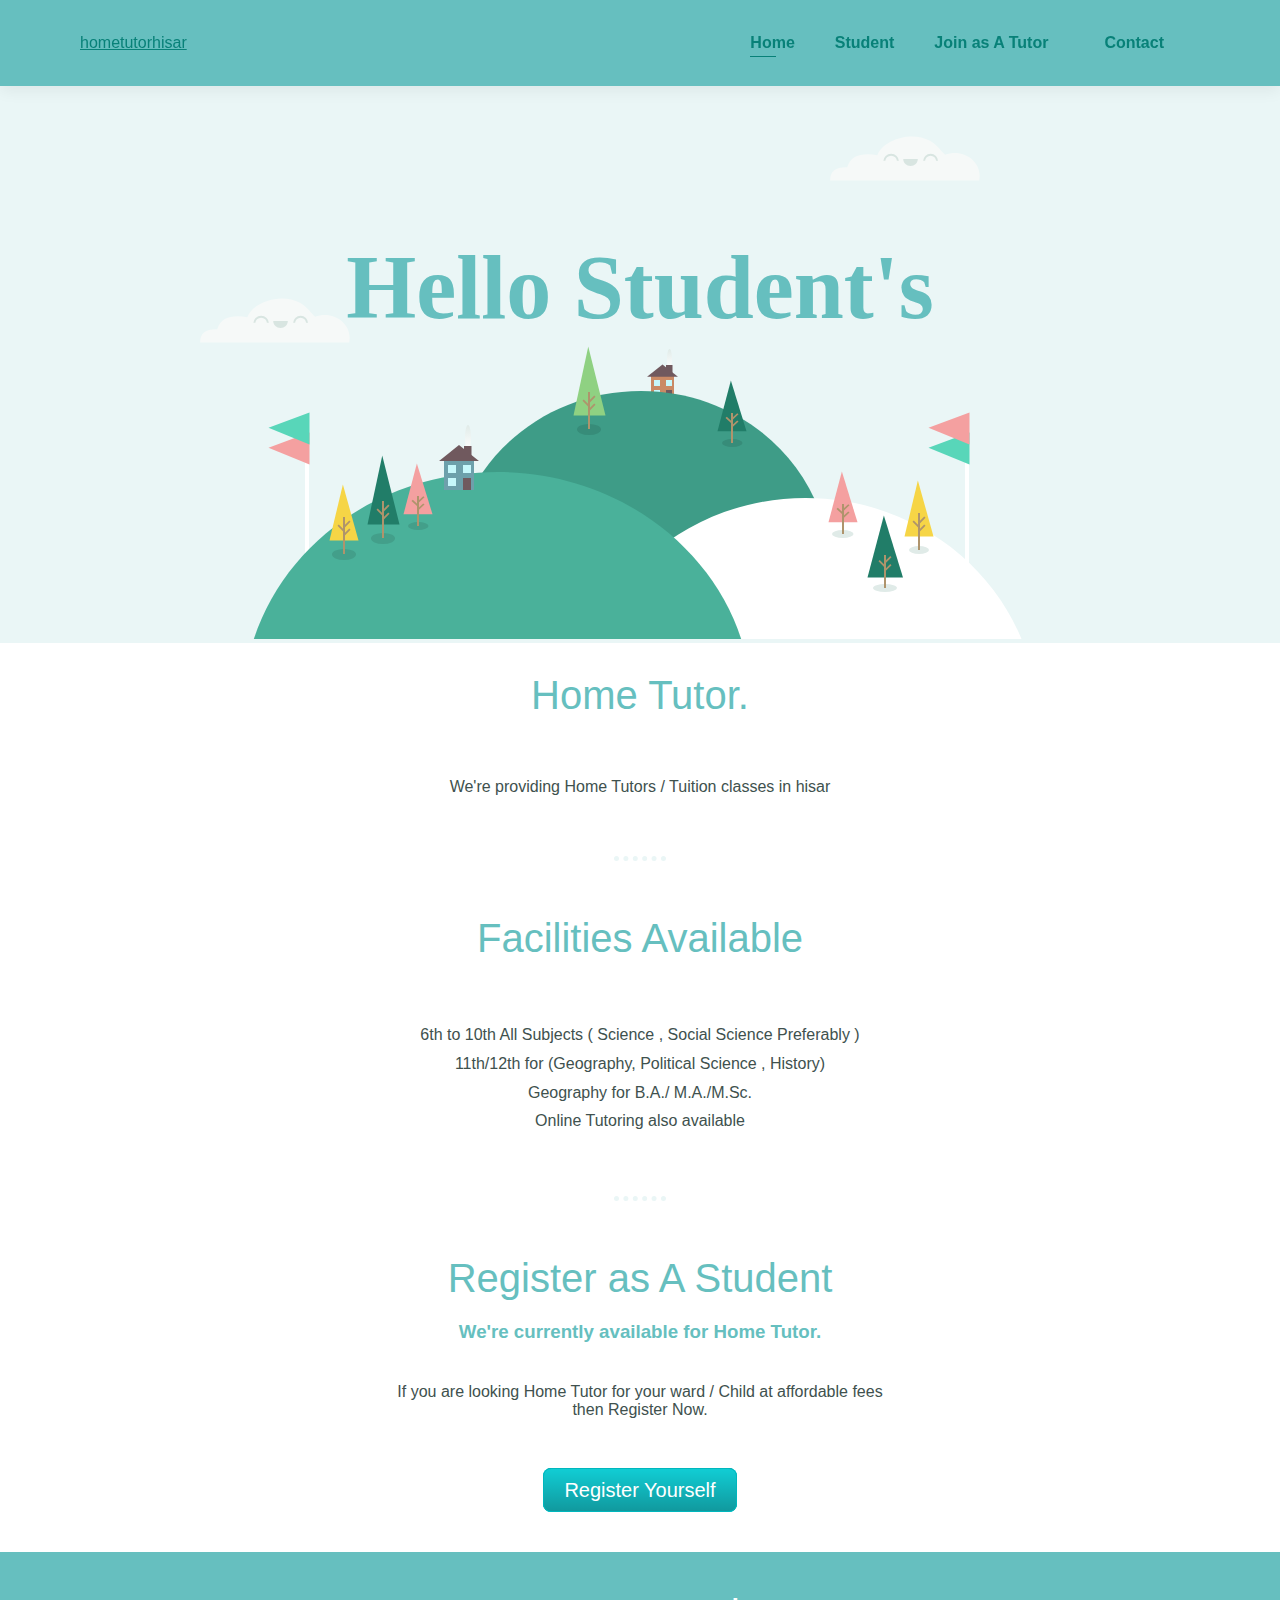
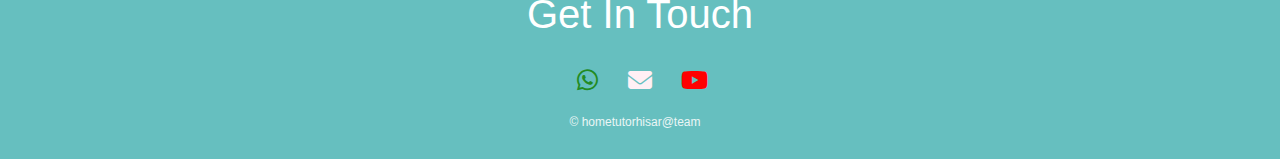
==== index.html @ 4fee6d70 "Add files via upload" ====
<!DOCTYPE html>
<html lang="en">
<head>
    <meta charset="UTF-8">
    <meta http-equiv="X-UA-Compatible" content="IE=edge">
    <meta name="viewport" content="width=device-width, initial-scale=1.0">
    <title>ecom2</title>
    <link rel="shortcut icon" href="favicon.ico">
    <link rel="stylesheet" href="css/style.css">
    <link rel="stylesheet" href="css/resposive.css">
    <link rel="stylesheet" href="https://cdnjs.cloudflare.com/ajax/libs/font-awesome/6.2.0/css/all.min.css">

</head>
<body>

    <section id="header">
        <a href="index.html">hometutorhisar</a>
        <div>
            <ul id="navbar">
                <li><a class="active" href="index.html">Home</a></li>
                <li><a href="index.html">Student</a></li>
                <li><a href="tutor.html">Join as A Tutor</a></li>
                <li class="dropdown"><a class="dropbtn" onclick="myFunction()">Contact</a>
                    <div class="dropdown-content" id="myDropdown">
                        <a href="tel:+919992120735"><i class="fa-solid fa-phone"> Call</i></a>
                        <a href="https://wa.me/+919729736242"><i class="fa-brands fa-whatsapp"> Whatsapp</i></a>
                        <a href="mailto:ugatease@gmail.com"><i class="fa-solid fa-envelope"> E-Mail</i></a>
                      </div>
                    </li>
                <a href="#" id="close" class="fas fa-outdent"></a>
            </ul>
        </div>
        <div id="mobile">
            <i id="bar" class="fas fa-outdent"></i>
        </div>
    </section>

    <section class="hero">
        <div class="top-container">
        <img class="top-cloud" src="image/cloud.svg" alt="cloud-image">
        <h1>Hello Student's</h1>
        <img class="bottom-cloud" src="image/cloud.svg" alt="cloud-image">
        <img class="land" src="image/land.svg" alt="mountain-image">
        </div>
      </section>

    <section class="content">
        <div class="middle-container">
            <div class="profile">
                <h2>Home Tutor.</h2>
                <div class="skill-row">
                    <p>We're providing Home Tutors / Tuition classes in hisar</p>
                </div>
            </div>
            <hr>
            <div class="skills">
                <h2>Facilities Available</h2>
                <div class="skill-row">
                    <ul style="line-height:180%; ">
                        <li>6th to 10th All Subjects ( Science , Social Science Preferably )</li>
                        <li>11th/12th for (Geography, Political Science , History)</li>
                        <li>Geography for B.A./ M.A./M.Sc.</li>
                        <li>Online Tutoring also available</li>
                    </ul>
                </div>
            </div>
            <hr>
            <div class="contact-me" id="getintouch">
                <h2>Register as A Student</h2>
                <h3 >We're currently available for Home Tutor.</h3>
                <p class="contact-message">If you are looking Home Tutor for your 
                    ward / Child at affordable fees then Register Now.</p>
                    <p class="btn-holder">
                    <a class="btn" href="mail.html">Register Yourself</a>
                </p>
            </div>
        </div>
    </section>
    <section class="bottom" id="contact">
        <div class="bottom-container">
            <h2 style="color:white; margin-bottom: 30px; margin-top: 0%;" >Get In Touch</h2>
            <a href="https://wa.me/+919729736242"><i class="fa-brands fa-whatsapp"></i></a>
            <a href="mailto:ugatease@gmail.com"><i class="fa-solid fa-envelope"></i></a>
            <a href="https://youtube.com/channel/UCAPXS7T6ob1_2xIwzGuWJgQ"><i class="fa-brands fa-youtube"></i></a>
            <p class="bottom-line">© hometutorhisar@team</p>
        </div>
    </section>
    
  
    <script src="js/index.js"></script>
</body>
</html>
---- css/style.css ----
*{
    margin: 0;
    padding: 0;
    box-sizing: border-box;
    font-family: 'Spartan',sans-serif;
}
body {
    width: 100%;
    color: #40514E;
    margin: 0;
    text-align: center;
    font-family: 'Merriweather', serif;
  }

  h1 {
    font-size: 5.625em;
    margin: 50px auto 0 auto;
    font-family: 'Sacramento', cursive;
    color: #66BFBF;
  }
  
  h2 {
    font-weight: normal;
    font-size: 2.5rem;
    font-family: 'Montserrat', sans-serif;
    color: #66BFBF;
  }
  
  h3 {
    font-family: 'Montserrat', sans-serif;
    color: #66BFBF;
    width: 100%;
    margin: auto;
  
  }

  hr {
    border-style: none;
    border-top-style: dotted;
    border-color: #EAF6F6;
    border-width: 5px;
    width: 4%;
    margin: 55px auto;
  }

/* header start */

#header{
    display: flex;
    align-items: center;
    justify-content: space-between;
    padding: 20px 80px;
    background-color: #66BFBF;
    box-shadow: 0 5px 15px rgba(0, 0, 0, 0.06);
    z-index: 999;
    position: sticky;
    top: 0;
    left: 0;

}
#header a{
    color: #088178;
}
#header a:hover{
    color: white;
}

#navbar{
    display: flex;
    position: relative;
    align-items: center;
    justify-content: center;
    
}
#navbar li{
    list-style: none;
    padding: 0 20px;
    position: relative;
}

#navbar li a{
    text-decoration: none;
    font-size: 16px;
    font-weight: 600;
    color: #088178;
    transition: 0.3s ease;
}
#navbar li a:hover{
    color: #fff;
}

#navbar li a:hover{
    color: #fff;
}
#navbar li a.active{
    color: #088178;
}

#mobile{
    display: none;
    align-items: center;
}
#close{
    display: none;
}
.dropdown-content{
    position: absolute;
    width: 150px;
    height: auto;
    margin-top: 20px;
    background-color:#66BFBF ;
    text-align: start;
    padding-bottom: 10px;
    z-index: 1;
    display: none;
}
.dropdown-content a i{
  font-size: smaller;
  margin: 3px 0;
}
.dropbtn {
  display: inline-block;
  color: white;
  text-align: center;
  padding: 14px 16px;
  text-decoration: none;
}
.dropdown-content {
  box-shadow: 0px 8px 16px 0px rgba(0,0,0,0.2);
  z-index: 1;
}

.dropdown-content a {
  float: none;
  color: black;
  padding: 12px 16px;
  text-decoration: none;
  display: block;
  text-align: left;
}

.show {
  display: block;
}

#navbar li a.active::after,
#navbar li a:hover::after{
    content: "";
    width: 30%;
    height: 2%;
    background-color: #088178;
    position: absolute;
    bottom: -4px ;
    left: 20px;
}

/* hero */
.top-container{
    width: auto;
    
    background-color: #EAF6F6;
    position: relative;
    padding-top: 100px;
}

.top-cloud {
    position: absolute;
    right: 300px;
    top: 50px;
  }
  
  .bottom-cloud {
    position: absolute;
    left: 200px;
    bottom: 300px;
  }
  


/* heading content */

.profile h2{
    margin-top: 30px;
}

.skill-row{
    width: 80%;
  margin: 60px auto 60px auto;
  text-align: center;
  }


/* register  */

.contact-me{
    width: 80%;
    margin: 0 auto 50px;

}
.contact-me h2{
    white-space: nowrap;
    margin-bottom: 20px;
}
.contact-message{
    width: 80%;
    margin: 40px auto 60px;
  }

  .btn {
    background: #11cdd4;
    background-image: -webkit-linear-gradient(top, #11cdd4, #11999e);
    background-image: -moz-linear-gradient(top, #11cdd4, #11999e);
    background-image: -ms-linear-gradient(top, #11cdd4, #11999e);
    background-image: -o-linear-gradient(top, #11cdd4, #11999e);
    background-image: linear-gradient(to bottom, #11cdd4, #11999e);
    -webkit-border-radius: 8;
    -moz-border-radius: 8;
    border-radius: 8px;
    font-family: Arial;
    color: #ffffff;
    font-size: 20px;
    padding: 10px 20px 10px 20px;
    border: solid #00b7bd 1px;
    text-decoration: none;
  }
  
  .btn:hover {
    background: #30e3cb;
    background-image: -webkit-linear-gradient(top, #30e3cb, #2bc4ad);
    background-image: -moz-linear-gradient(top, #30e3cb, #2bc4ad);
    background-image: -ms-linear-gradient(top, #30e3cb, #2bc4ad);
    background-image: -o-linear-gradient(top, #30e3cb, #2bc4ad);
    background-image: linear-gradient(to bottom, #30e3cb, #2bc4ad);
    text-decoration: none;
  }


  /* get in touch */

  .bottom-container{
    margin-bottom: 0;
    padding-bottom: 10px;
    padding-top: 40px;
    background-color: #66BFBF;
    }
 .bottom-container a{
    margin-left: 15px;
    margin-right: 10px;
    font-size: x-large;
    /* background-color: rgb(255, 255, 255);
    padding: 0; */
 }
 .fa-whatsapp{
    color: forestgreen;
 }
 .fa-envelope{
    color: lavenderblush ;
 }
 .fa-youtube{
    color: red;
 }
.bottom-line {
    color: #EAF6F6;
    font-size: 0.75rem;
    padding: 20px 0;
    margin-right: 10px;
  }
---- css/resposive.css ----
@media (max-width:768px){
    #header {
        padding: 20px 40px;
    }
    .section-p1 {
        padding: 40px 40px;
    }

    #navbar {
        display: flex;
        flex-direction: column;
        /* align-items: flex-start; */
        justify-content: flex-start;
        position: fixed;
        top: 0;
        right: -300px;
        /* height: 100vh; */
        width: 300px;
        background-color: #66BFBF;
        box-shadow: 0 40px 60px rgba(0, 0, 0, 0.1);
        padding: 80px 0 0 10px;
        transition: 0.3s;
    }

    #navbar.active{
        right: 0px;
        top: 20px;
    }

    #navbar li{
        margin-bottom: 25px;
    }
    #mobile{
        display: flex;
        align-items: center;
    }
    #mobile i{
        color: #088178;
        font-size: 24px;
        padding-left: 20px;
    }
    #close{
        display: initial;
        position: absolute;
        top: 10px;
        right: 45px;
        color: #222;
        font-size: 24px;
    }
    #lg-bag{
        display: none;
    }

    #hero {
        
        height: 70vh;
        padding: 0 80px;
        background-position: top 30% right 30%;
    }

    #feature {
        justify-content: center;
    }
    #feature .fe-box {
        margin: 15px 15px;
    }
    #product1 .pro-container{
        justify-content: center;
    }
    #product1 .pro{
        margin: 15px ;
    }
    #banner{
        height: 20vh;
    }
    #sm-banner .banner-box{
        min-width: 100%;
        height: 30vh;
    }
    #banner3{
        padding: 0 40px;
    }
    #banner3 .banner-box{
        min-width: 28%;
    }

    #newsletter .form{
        width: 70%;
    }

    /* contact page */

    #form-details{
        padding: 40px;
    }
    #form-details form{
        width: 50%;
    }
    .form-group input {
        width: 75%;
    }

    /* mail page */

    .row{
        display: inline;
      }
      .form{
        margin-top: 40px;
      }
      .hero1{
        width: 100%;
      }


}

@media (min-width:500px){
    .contact-message{
        width: 50%;
    }
    li{
        list-style: none
    }
}
@media (max-width:477px) {
    hr{
        width: 10%;
    }
    #header{
        padding: 20px 30px;
    }
    #navbar{
        padding: 10px 30px;
    }
    #hero{
        padding: 0 20px;
        background-position: 55%;
    }
    h1{
        font-size: 38px;
    }
    h2{
        font-size: 32px;
    }
    
    .copyright{
        text-align: start;
    }
    .col{
        padding-top: 20px
    }
    /* hero */

    
.top-cloud {
    position: absolute;
    right: 200px;
    top: 60px;
  }
  .top-container h1{
    margin-top: 30px;
    margin-bottom: 20px;

  }
  .bottom-cloud {
    position: absolute;
    left: 200px;
    bottom: 270px;
  }
  .land{
    width: 100%;
}
  

  .skill-row ul{
    text-align: start;
}
  


}
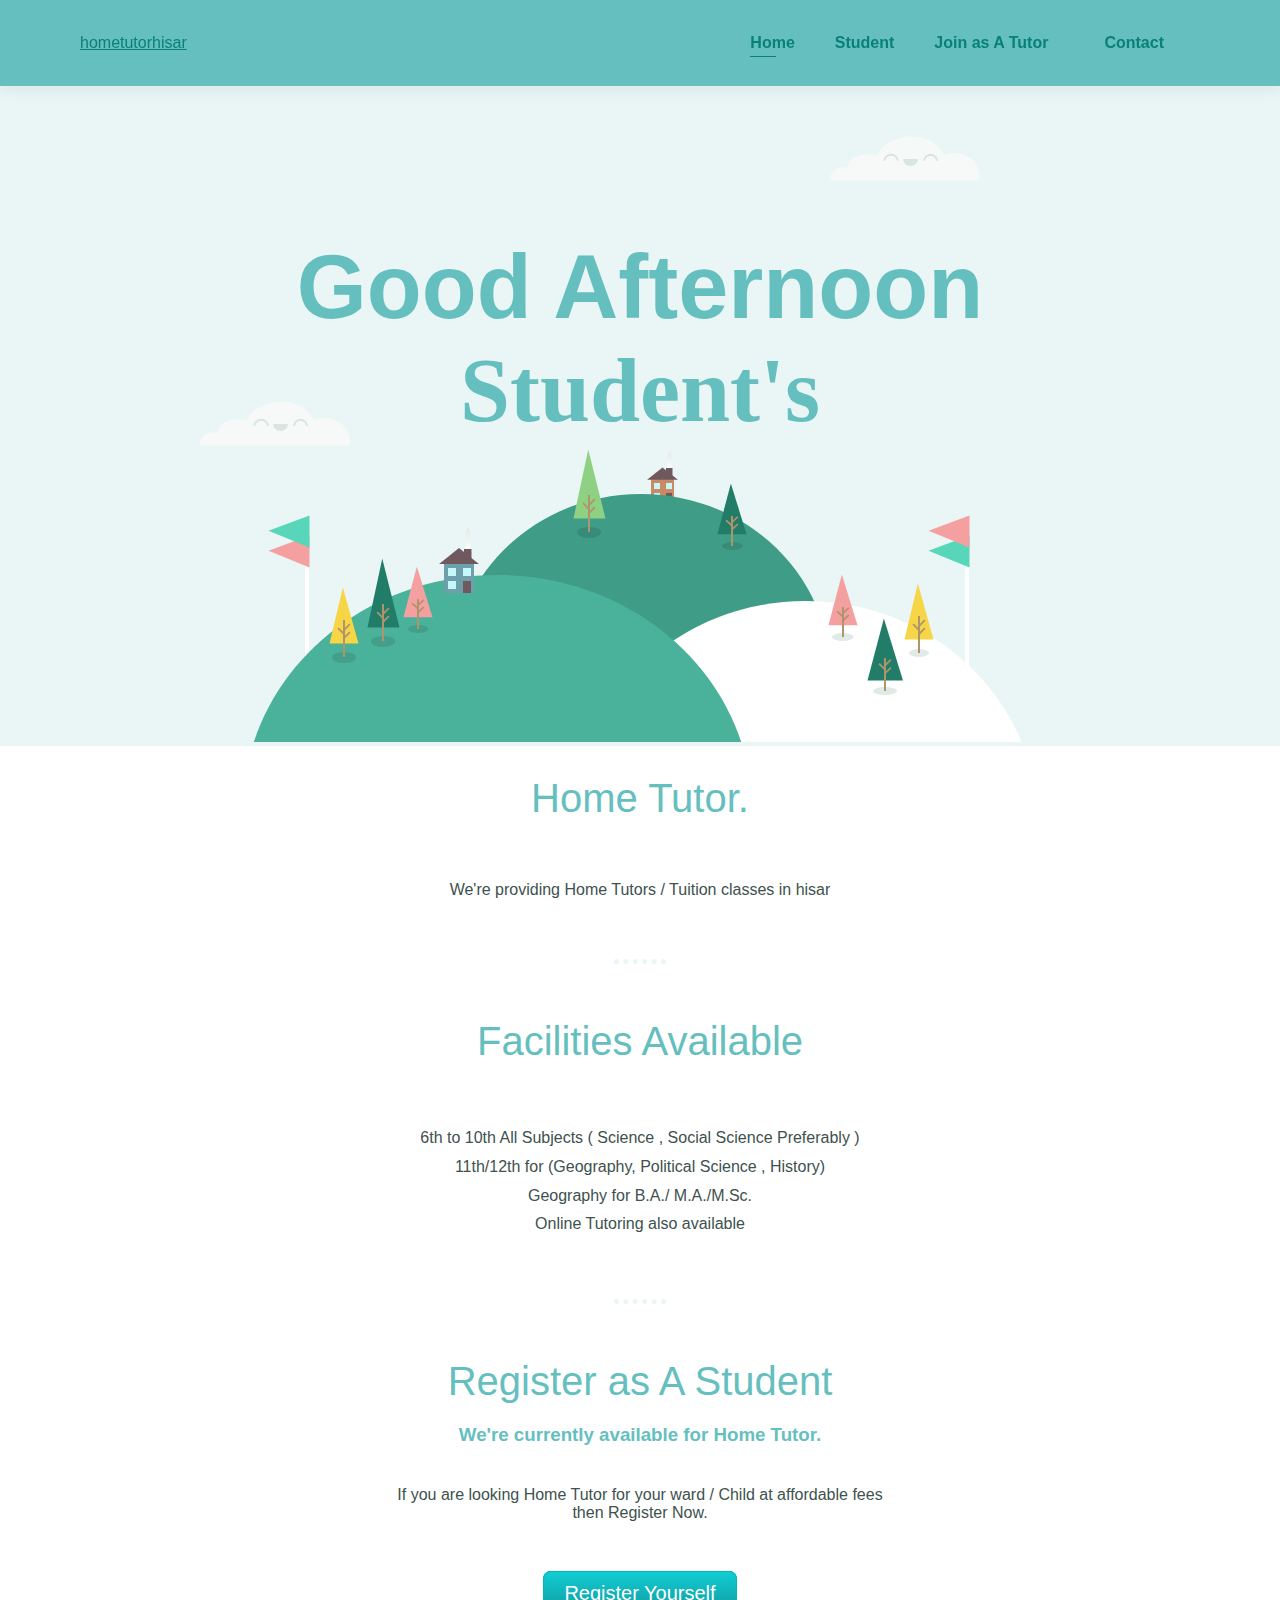
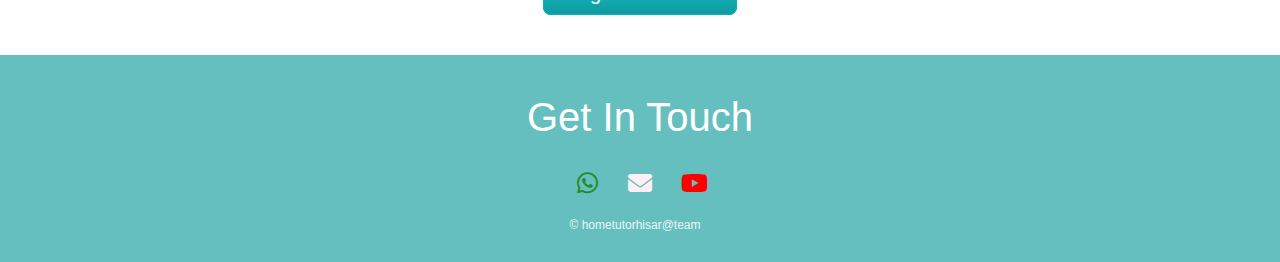
==== commit 4ccb4e59: "Update index.html" ====
--- a/index.html
+++ b/index.html
@@ -4,7 +4,7 @@
     <meta charset="UTF-8">
     <meta http-equiv="X-UA-Compatible" content="IE=edge">
     <meta name="viewport" content="width=device-width, initial-scale=1.0">
-    <title>ecom2</title>
+    <title>Home</title>
     <link rel="shortcut icon" href="favicon.ico">
     <link rel="stylesheet" href="css/style.css">
     <link rel="stylesheet" href="css/resposive.css">
@@ -23,7 +23,7 @@
                 <li class="dropdown"><a class="dropbtn" onclick="myFunction()">Contact</a>
                     <div class="dropdown-content" id="myDropdown">
                         <a href="tel:+919992120735"><i class="fa-solid fa-phone"> Call</i></a>
-                        <a href="https://wa.me/+919729736242"><i class="fa-brands fa-whatsapp"> Whatsapp</i></a>
+                        <a href="https://wa.me/+919992120735"><i class="fa-brands fa-whatsapp"> Whatsapp</i></a>
                         <a href="mailto:ugatease@gmail.com"><i class="fa-solid fa-envelope"> E-Mail</i></a>
                       </div>
                     </li>
@@ -38,7 +38,7 @@
     <section class="hero">
         <div class="top-container">
         <img class="top-cloud" src="image/cloud.svg" alt="cloud-image">
-        <h1>Hello Student's</h1>
+        <h1><p id="good"></p> Student's</h1>
         <img class="bottom-cloud" src="image/cloud.svg" alt="cloud-image">
         <img class="land" src="image/land.svg" alt="mountain-image">
         </div>
@@ -79,8 +79,8 @@
     <section class="bottom" id="contact">
         <div class="bottom-container">
             <h2 style="color:white; margin-bottom: 30px; margin-top: 0%;" >Get In Touch</h2>
-            <a href="https://wa.me/+919729736242"><i class="fa-brands fa-whatsapp"></i></a>
-            <a href="mailto:ugatease@gmail.com"><i class="fa-solid fa-envelope"></i></a>
+            <a href="https://wa.me/+919992120735"><i class="fa-brands fa-whatsapp whatsapp"></i></a>
+            <a href="mailto:ugatease@gmail.com"><i class="fa-solid fa-envelope envelope"></i></a>
             <a href="https://youtube.com/channel/UCAPXS7T6ob1_2xIwzGuWJgQ"><i class="fa-brands fa-youtube"></i></a>
             <p class="bottom-line">© hometutorhisar@team</p>
         </div>
@@ -89,4 +89,4 @@
   
     <script src="js/index.js"></script>
 </body>
-</html> +</html> 
--- a/css/style.css
+++ b/css/style.css
@@ -250,10 +250,10 @@
     /* background-color: rgb(255, 255, 255);
     padding: 0; */
  }
- .fa-whatsapp{
+ .whatsapp{
     color: forestgreen;
  }
- .fa-envelope{
+ .envelope{
     color: lavenderblush ;
  }
  .fa-youtube{
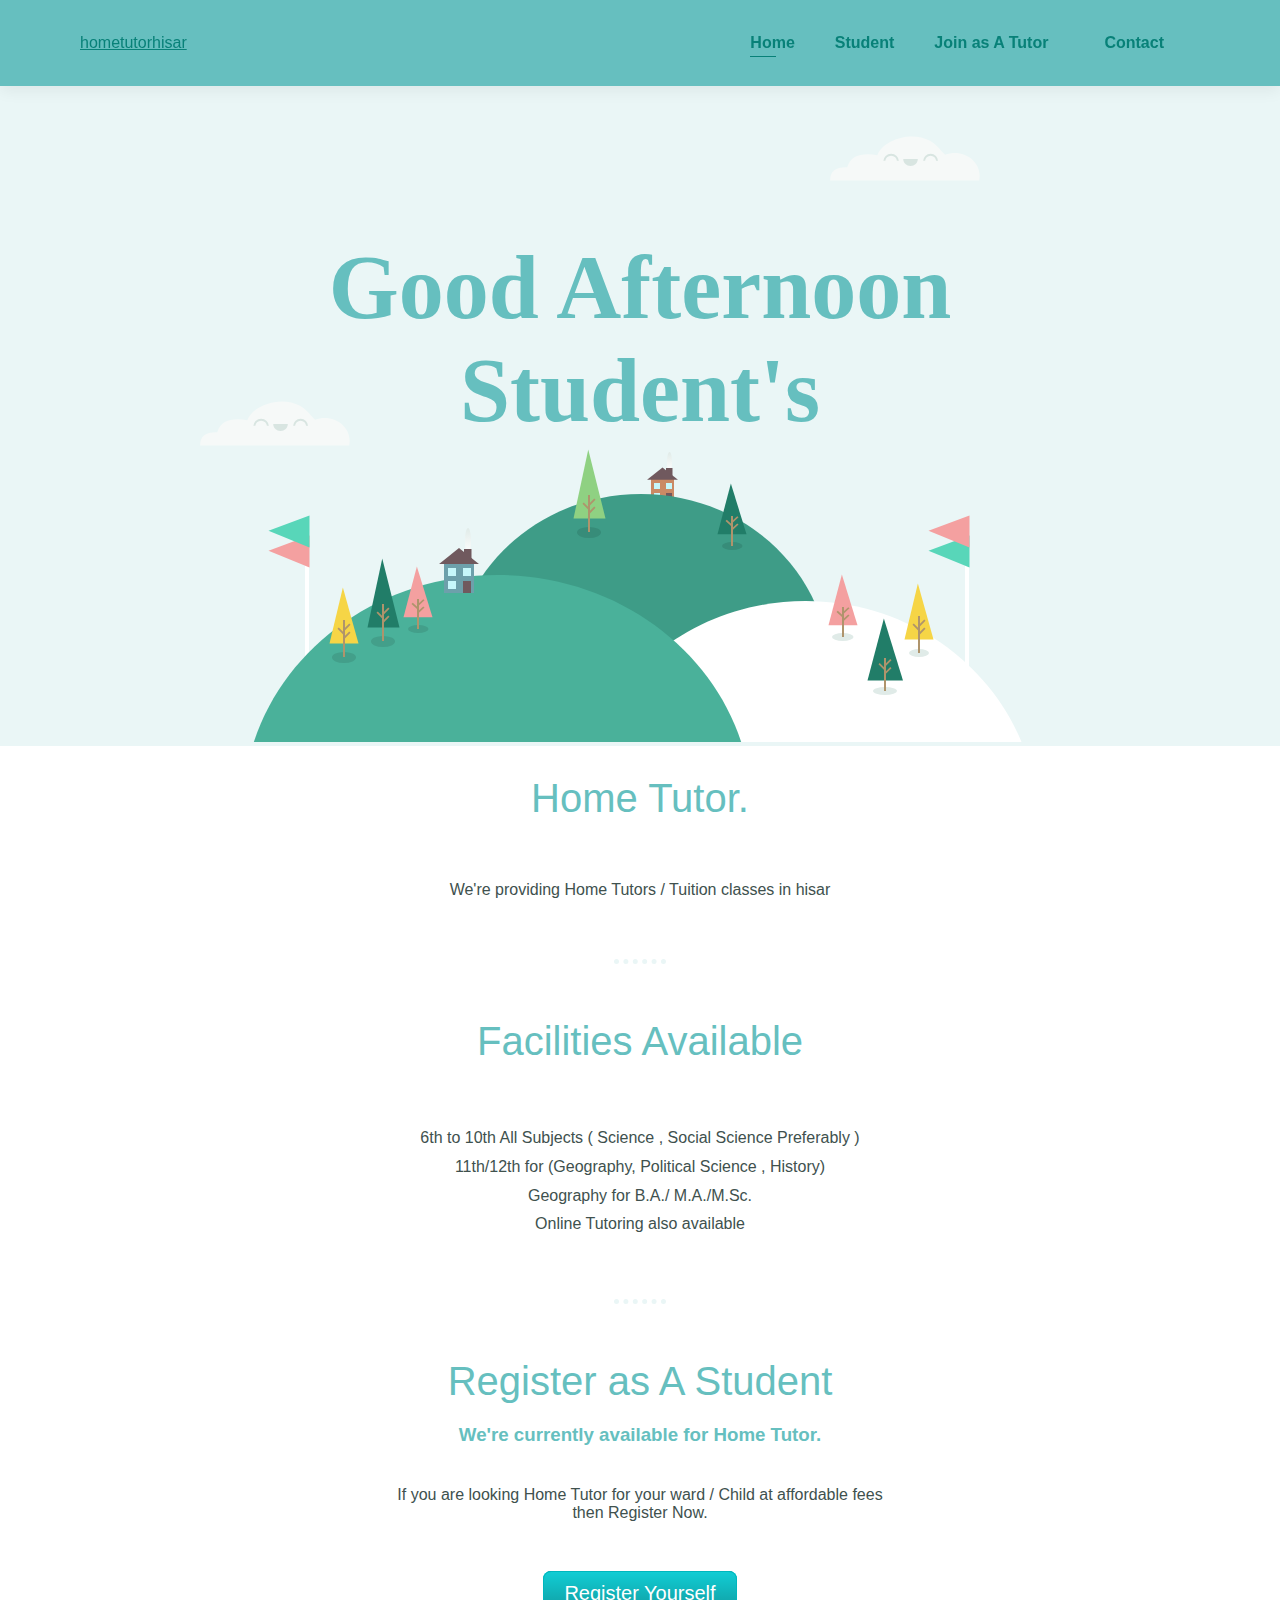
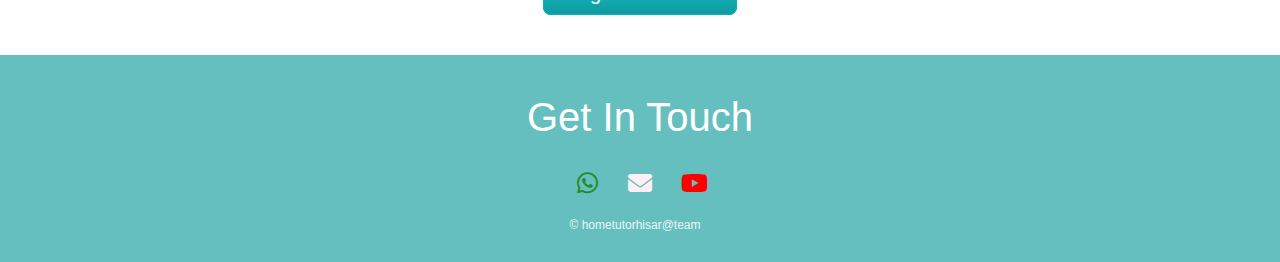
==== commit 3fc813c9: "Update index.html" ====
--- a/index.html
+++ b/index.html
@@ -4,6 +4,7 @@
     <meta charset="UTF-8">
     <meta http-equiv="X-UA-Compatible" content="IE=edge">
     <meta name="viewport" content="width=device-width, initial-scale=1.0">
+<meta name="description" content="Providing Home Tutor Services in Hisar Haryana @ affordable fees. Tutors can also join us."/>
     <title>Home</title>
     <link rel="shortcut icon" href="favicon.ico">
     <link rel="stylesheet" href="css/style.css">
--- a/css/style.css
+++ b/css/style.css
@@ -175,7 +175,9 @@
     bottom: 300px;
   }
   
-
+.top-container h1 p{
+    font-family: cursive;
+}
 
 /* heading content */
 
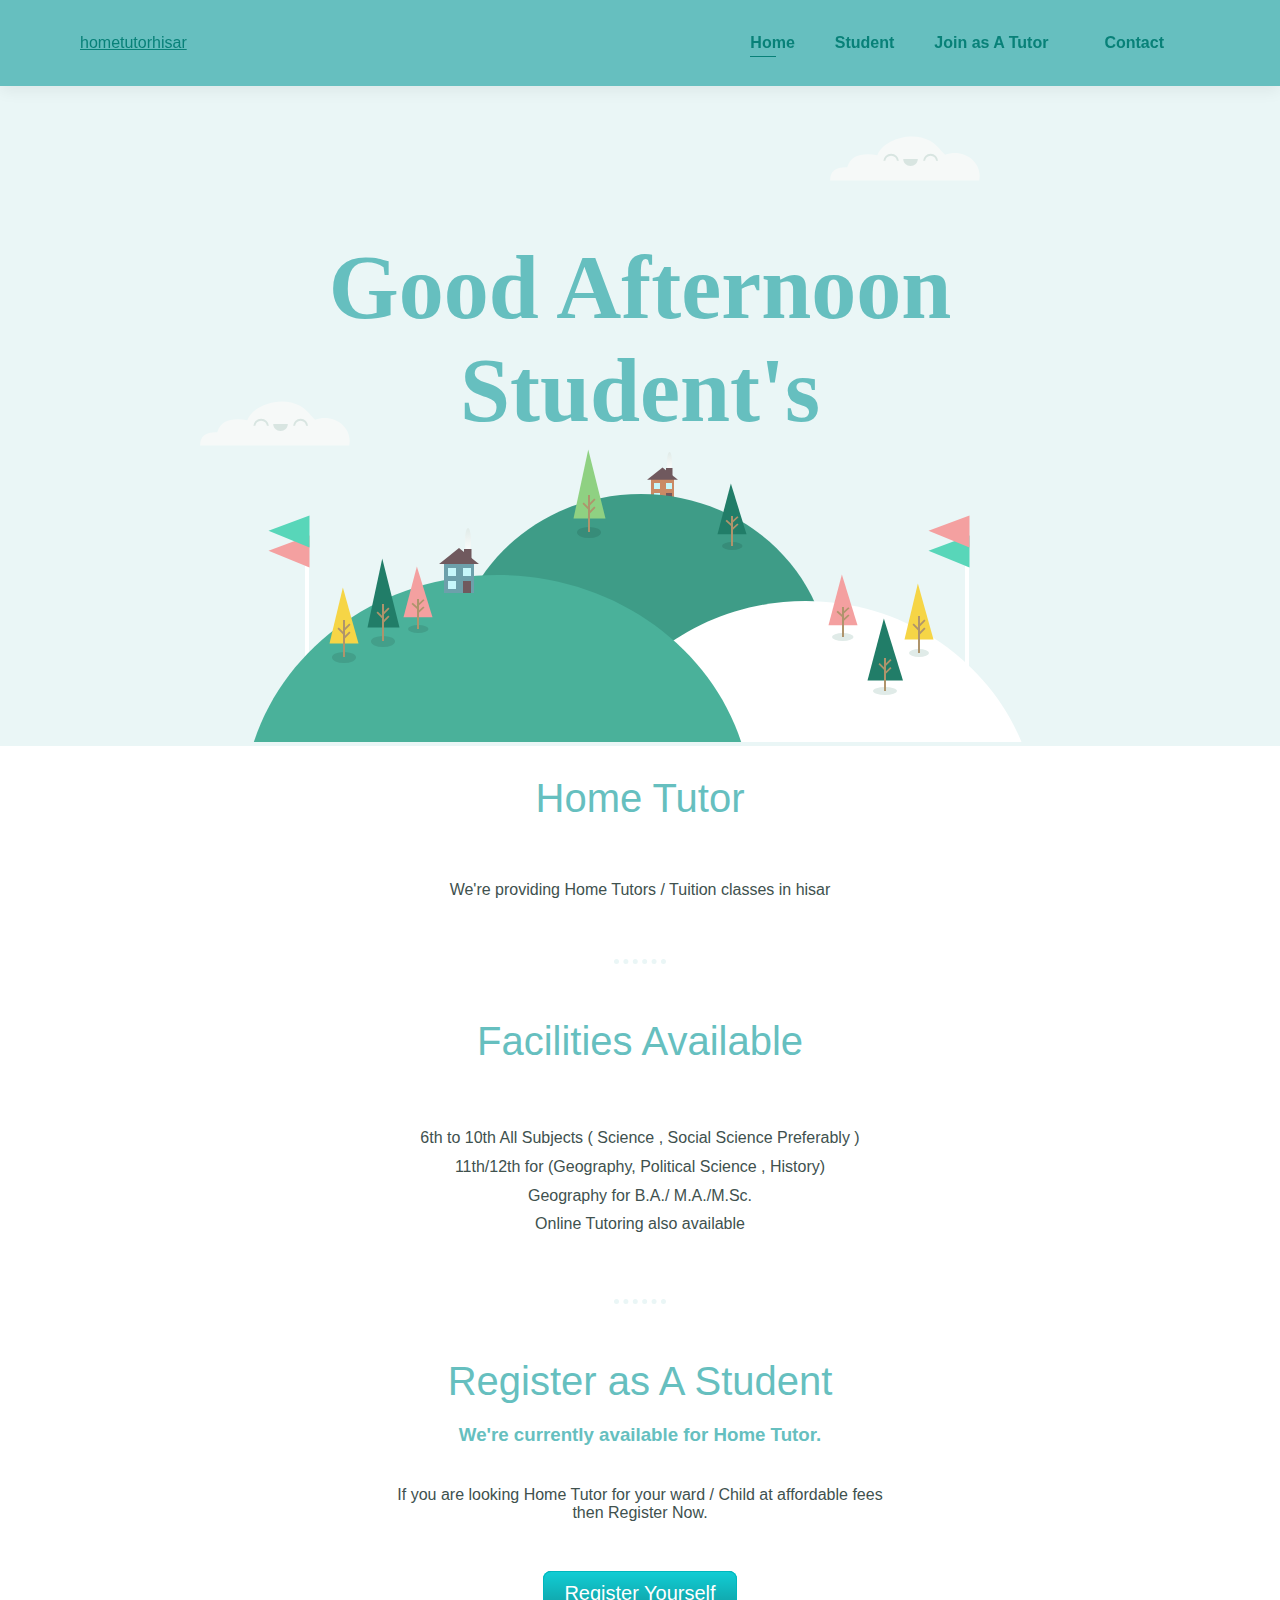
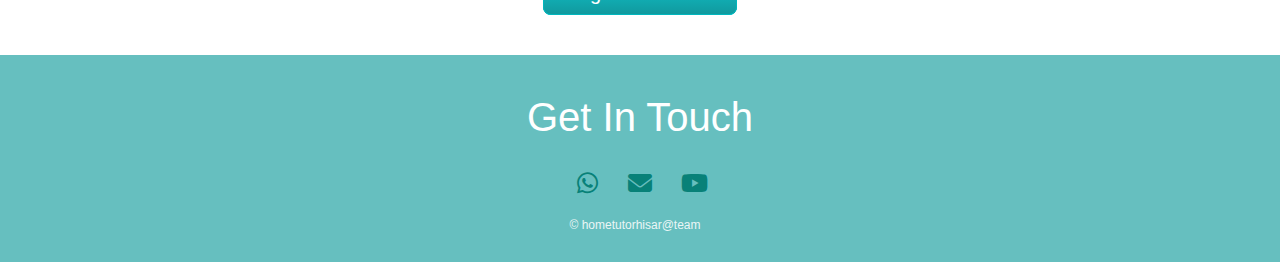
==== commit 45ee2e44: "Update index.html" ====
--- a/index.html
+++ b/index.html
@@ -4,8 +4,9 @@
     <meta charset="UTF-8">
     <meta http-equiv="X-UA-Compatible" content="IE=edge">
     <meta name="viewport" content="width=device-width, initial-scale=1.0">
-<meta name="description" content="Providing Home Tutor Services in Hisar Haryana @ affordable fees. Tutors can also join us."/>
-    <title>Home</title>
+    <meta name="description" content="Providing Home Tutor Services in Hisar Haryana @ affordable fees. Tutors can also join us."/>
+    <meta name="keywords" content="Home Tutor, Tutor, Tution, Home tutor in Hisar">
+    <title>Home Tutor Hisar</title>
     <link rel="shortcut icon" href="favicon.ico">
     <link rel="stylesheet" href="css/style.css">
     <link rel="stylesheet" href="css/resposive.css">
@@ -48,7 +49,7 @@
     <section class="content">
         <div class="middle-container">
             <div class="profile">
-                <h2>Home Tutor.</h2>
+                <h2>Home Tutor</h2>
                 <div class="skill-row">
                     <p>We're providing Home Tutors / Tuition classes in hisar</p>
                 </div>
--- a/css/style.css
+++ b/css/style.css
@@ -252,13 +252,18 @@
     /* background-color: rgb(255, 255, 255);
     padding: 0; */
  }
- .whatsapp{
+ .whatsapp,
+.envelope,
+.fa-youtube{
+     color:#088178;
+}
+ .whatsapp:hover{
     color: forestgreen;
  }
- .envelope{
+ .envelope:hover{
     color: lavenderblush ;
  }
- .fa-youtube{
+ .fa-youtube:hover{
     color: red;
  }
 .bottom-line {
